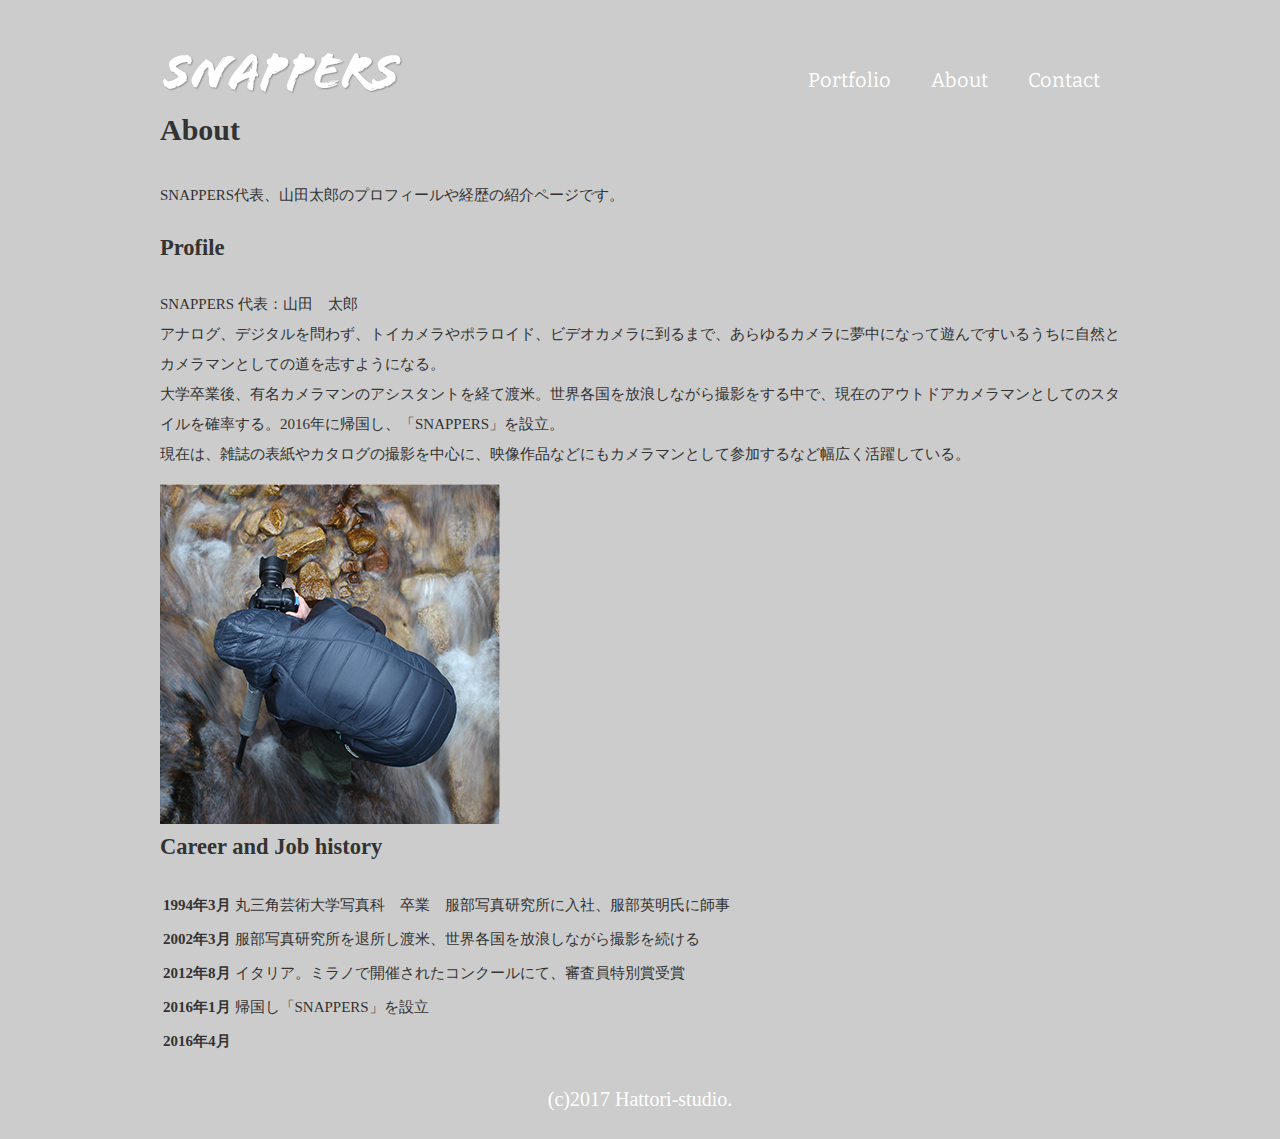
==== about.html @ a596c4a1 "save" ====
<!DOCTYPE html>
  <html>
    <head>
      <meta charset = "UTF-8">
      <title>About | 風景写真家「SNAPPERS」</title>
      <link href="https://fonts.googleapis.com/css2?family=Bitter:wght@700&display=swap" rel="stylesheet">
      <link href = "css/style.css" rel = "stylesheet">
    </head>
    <body id = "about">
      <!-- headerの始まり -->
      <header>
        <div class = "logo">
          <a herf = "index.html">
            <img src = "images/logo.png" alt = "SNAPPERS">
          </a>
        </div>
        <nav>
          <ul class = "global-nav">
            <li><a href = "portforio.html">Portfolio</a></li>
            <li><a href = "about.html">About</a></li>
            <li><a href = "contact.html">Contact</a></li>
          </ul>
        </nav>
      </header>
      <!-- headerの終わり -->

      <!-- wrapの始まり -->
      <div id = "wrap">
        <div class = "content">
          <div class = "main-center">
            <h1>About</h1>
            <p>SNAPPERS代表、山田太郎のプロフィールや経歴の紹介ページです。</p>
            <section class = "profile clearfix">
              <div class = "profile-txt">
                <h2 class = "icon">Profile</h2>
                <p><span>SNAPPERS 代表：山田　太郎</span><br>アナログ、デジタルを問わず、トイカメラやポラロイド、ビデオカメラに到るまで、あらゆるカメラに夢中になって遊んですいるうちに自然とカメラマンとしての道を志すようになる。<br>大学卒業後、有名カメラマンのアシスタントを経て渡米。世界各国を放浪しながら撮影をする中で、現在のアウトドアカメラマンとしてのスタイルを確率する。2016年に帰国し、「SNAPPERS」を設立。<br>現在は、雑誌の表紙やカタログの撮影を中心に、映像作品などにもカメラマンとして参加するなど幅広く活躍している。</p>
              </div>
              <img src = "images/about-profile.png" alt = "山田太郎プロフィール画像" class = "profile-image">
            </section>
            <section class = "career">
              <h2 class ="icon">Career and Job history</h2>
              <table>
                <tr>
                  <th>1994年3月</th>
                  <td>丸三角芸術大学写真科　卒業　服部写真研究所に入社、服部英明氏に師事</td>
                </tr>
                <tr>
                  <th>2002年3月</th>
                  <td>服部写真研究所を退所し渡米、世界各国を放浪しながら撮影を続ける</td>
                </tr>
                <tr>
                  <th>2012年8月</th>
                  <td>イタリア。ミラノで開催されたコンクールにて、審査員特別賞受賞</td>
                </tr>
                <tr>
                  <th>2016年1月</th>
                  <td>帰国し「SNAPPERS」を設立</td>
                </tr>
                <tr>
                  <th>2016年4月</th>
                  <td>
                </tr>
              </table>
            </section>
          </div>
        </div>
      </div>
      <!-- wrapの終わり -->

      <!-- footerの始まり -->
      <footer>
        <small>(c)2017 Hattori-studio.</small>
      </footer>
      <!-- footerの終わり -->

    </body>
  </html>
---- css/style.css ----
@charset "utf-8";

body {
  margin: 0;
  padding: 0;
  background-color: #cccccc;
  color: #333333;
  font-size: 15px;
  line-height: 2;
}

p,h1,h2,h3,h4,h5,h6 {
  margin-top: 0;
}

img{
  vertical-align: bottom;
}

ul {
  margin: 0;
  padding: 0;
}

a {
  color: #3583aa;
  text-decoration: none;
}

a:visited {
  color: #788d98;
}

a:hover {
  text-decoration: underline;
}

header {
  width: 960px;
  height: 100px;
  margin: 0 auto;
}

.logo {
  float: left;
  margin-top: 50px;
}

.global-nav{
  float: right;
  margin-top: 60px;
}

.global-nav li {
  float: left;
  margin: 0 20px;
  font-size: 20px;
  list-style: none;
  font-family: 'Bitter', serif;
}

.global-nav a {
  color: #ffffff;
}

.global-nav li a:hover {
  border-bottom: 2px solid #ffffff;
  padding-bottom: 3px;
  text-decoration: none;
}

#wrap{
  clear: both;
  margin: 0 auto;
}

.content{
  width: 960px;
  margin: 0 auto;
}

footer {
  text-align: center;
  color: #ffffff;
  padding: 20px 0;
}

footer small {
  font-size: 20px;
}

#index h1 {
  font-size: 100px;
  line-height: 1;
  color: #ffffff;
  font-family: 'Bitter', serif;
  margin-bottom: 50px;
}

#index .content{
  margin-top: 150px;
}

#index p {
  font-size: 16px;
  color: #ffffff;
}

.btn a {
  background-color: #009cd3;
  color: #ffffff;
  font-size: 20px;
  font-family: 'Bitter', serif;
  width: 185px;
  display: block;
  text-align: center;
  line-height: 50px;
  margin-top: 20px;
  border-radius: 5px;
  border: 3px solid #009cd3;
}

.btn a:hover {
  text-decoration: none;
  background-color: #ffffff;
  color: #009cd3;
}

#index footer {
  width: 960px;
  margin: 150px auto 0 auto;
  text-align: left;
}

#index {
  background-image: url(../images/bg-index.jpg);
  background-repeat: no-repeat;
  background-position: center center;
  background-attachment: fixed;
  background-size: cover;
}
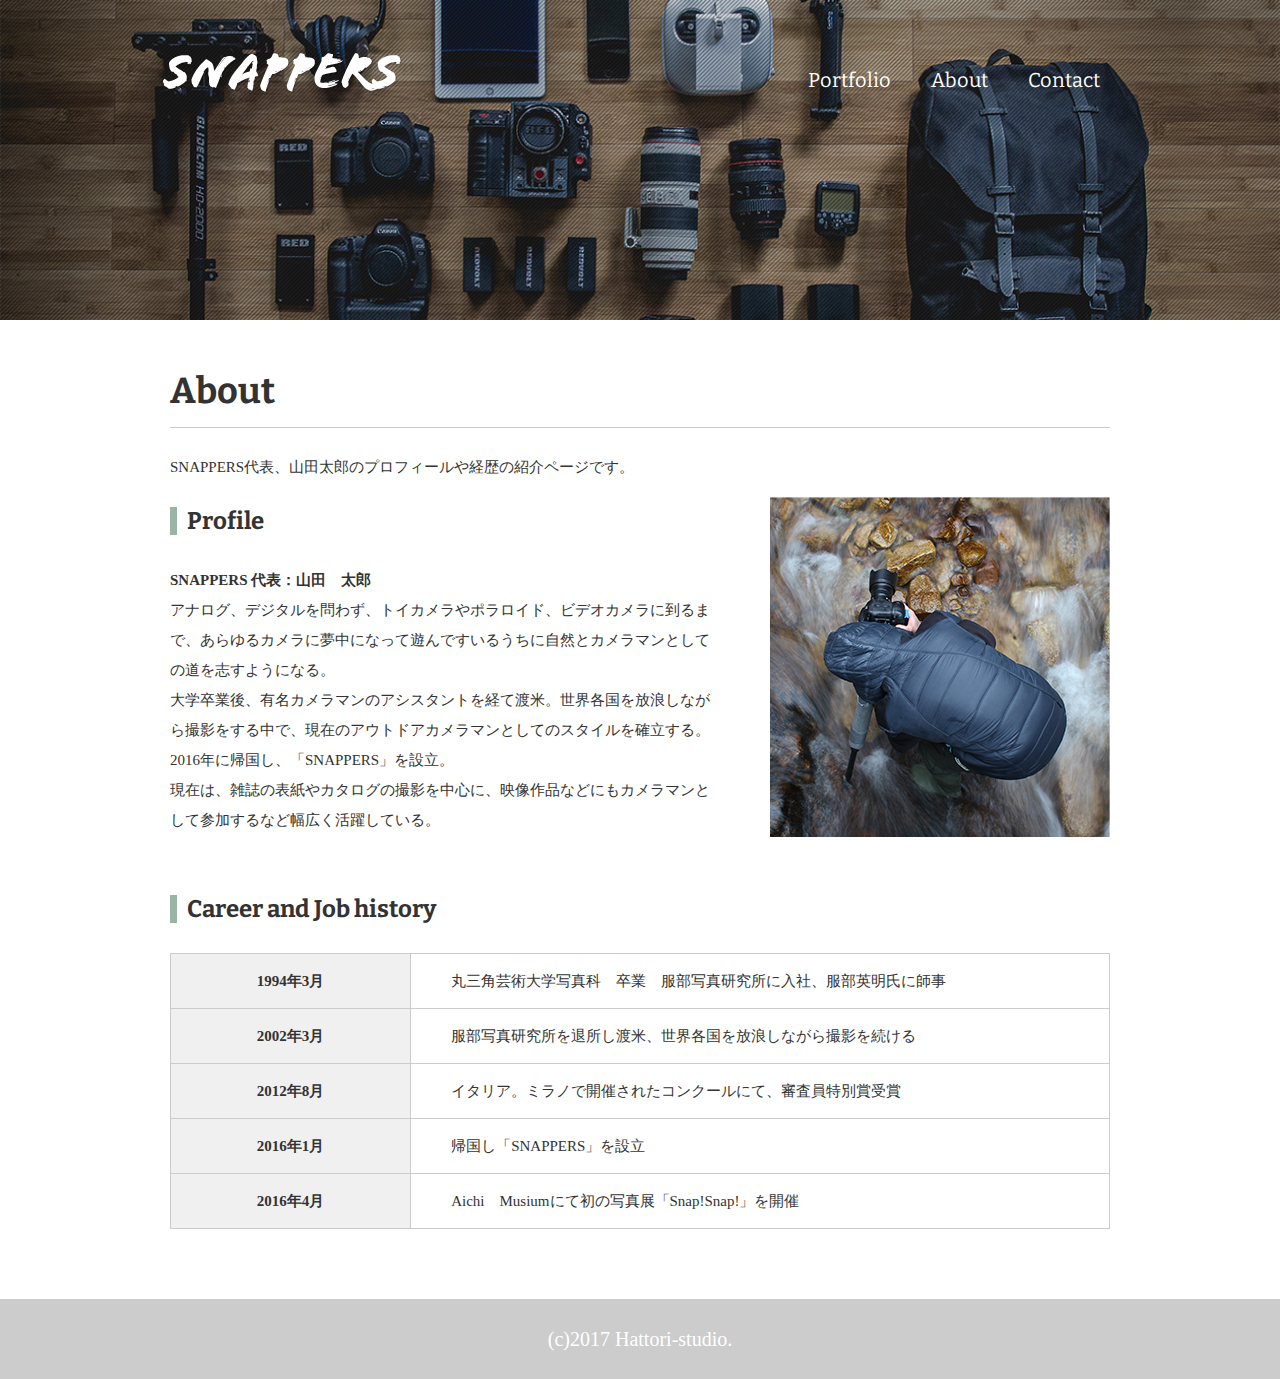
==== commit 4e998b74: "save" ====
--- a/about.html
+++ b/about.html
@@ -33,7 +33,7 @@
             <section class = "profile clearfix">
               <div class = "profile-txt">
                 <h2 class = "icon">Profile</h2>
-                <p><span>SNAPPERS 代表：山田　太郎</span><br>アナログ、デジタルを問わず、トイカメラやポラロイド、ビデオカメラに到るまで、あらゆるカメラに夢中になって遊んですいるうちに自然とカメラマンとしての道を志すようになる。<br>大学卒業後、有名カメラマンのアシスタントを経て渡米。世界各国を放浪しながら撮影をする中で、現在のアウトドアカメラマンとしてのスタイルを確率する。2016年に帰国し、「SNAPPERS」を設立。<br>現在は、雑誌の表紙やカタログの撮影を中心に、映像作品などにもカメラマンとして参加するなど幅広く活躍している。</p>
+                <p><span>SNAPPERS 代表：山田　太郎</span><br>アナログ、デジタルを問わず、トイカメラやポラロイド、ビデオカメラに到るまで、あらゆるカメラに夢中になって遊んですいるうちに自然とカメラマンとしての道を志すようになる。<br>大学卒業後、有名カメラマンのアシスタントを経て渡米。世界各国を放浪しながら撮影をする中で、現在のアウトドアカメラマンとしてのスタイルを確立する。2016年に帰国し、「SNAPPERS」を設立。<br>現在は、雑誌の表紙やカタログの撮影を中心に、映像作品などにもカメラマンとして参加するなど幅広く活躍している。</p>
               </div>
               <img src = "images/about-profile.png" alt = "山田太郎プロフィール画像" class = "profile-image">
             </section>
@@ -58,7 +58,7 @@
                 </tr>
                 <tr>
                   <th>2016年4月</th>
-                  <td>
+                  <td>Aichi　Musiumにて初の写真展「Snap!Snap!」を開催</td>
                 </tr>
               </table>
             </section>
--- a/css/style.css
+++ b/css/style.css
@@ -71,7 +71,9 @@
 
 #wrap{
   clear: both;
-  margin: 0 auto;
+  background-color: #ffffff;
+  margin-top: 220px;
+  padding: 35px 0;
 }
 
 .content{
@@ -95,6 +97,7 @@
   color: #ffffff;
   font-family: 'Bitter', serif;
   margin-bottom: 50px;
+  border: none;
 }
 
 #index .content{
@@ -130,6 +133,8 @@
   width: 960px;
   margin: 150px auto 0 auto;
   text-align: left;
+  background-color: #767671;
+  background-color: transparent;
 }
 
 #index {
@@ -138,4 +143,81 @@
   background-position: center center;
   background-attachment: fixed;
   background-size: cover;
-}+}
+
+#about {
+  background-image: url(../images/bg-about.jpg);
+  background-repeat: no-repeat;
+  background-position: center top;
+  background-attachment: fixed;
+  background-size: 100% auto;
+}
+
+.main-center{
+  width: 940px;
+  margin: 0 auto;
+}
+
+h1 {
+  font-family: 'Bitter', serif;
+  font-size: 36px;
+  border-bottom: 1px solid #cccccc;
+}
+
+h2 {
+  font-family: 'Bitter', serif;
+  font-size: 24px;
+}
+
+.icon:before {
+  content: "";
+  padding-right: 10px;
+  border-left: 7px solid #9cb4a4;
+}
+
+#about .profile-txt {
+  width: 540px;
+  float: left;
+}
+
+#about .profile-txt span {
+  font-weight: bold;
+}
+
+#about .profile-image {
+  float: right;
+}
+
+.clearfix:after{
+  content: "";
+  display: block;
+  clear: both;
+}
+
+section {
+  margin-bottom: 35px;
+}
+
+#about .career th {
+  width: 240px;
+  background-color: #f0f0f0;
+  padding: 12px 0;
+  border: 1px solid #cccccc;
+}
+
+#about .career td {
+  width :660px;
+  padding: 12px 0 12px 40px;
+  border: 1px solid #cccccc;
+}
+
+table{
+  border-spacing: 0;
+  border-collapse: collapse;
+}
+
+#index #wrap {
+  background-color: transparent;
+  margin-top: 0;
+  padding: 0;
+}
